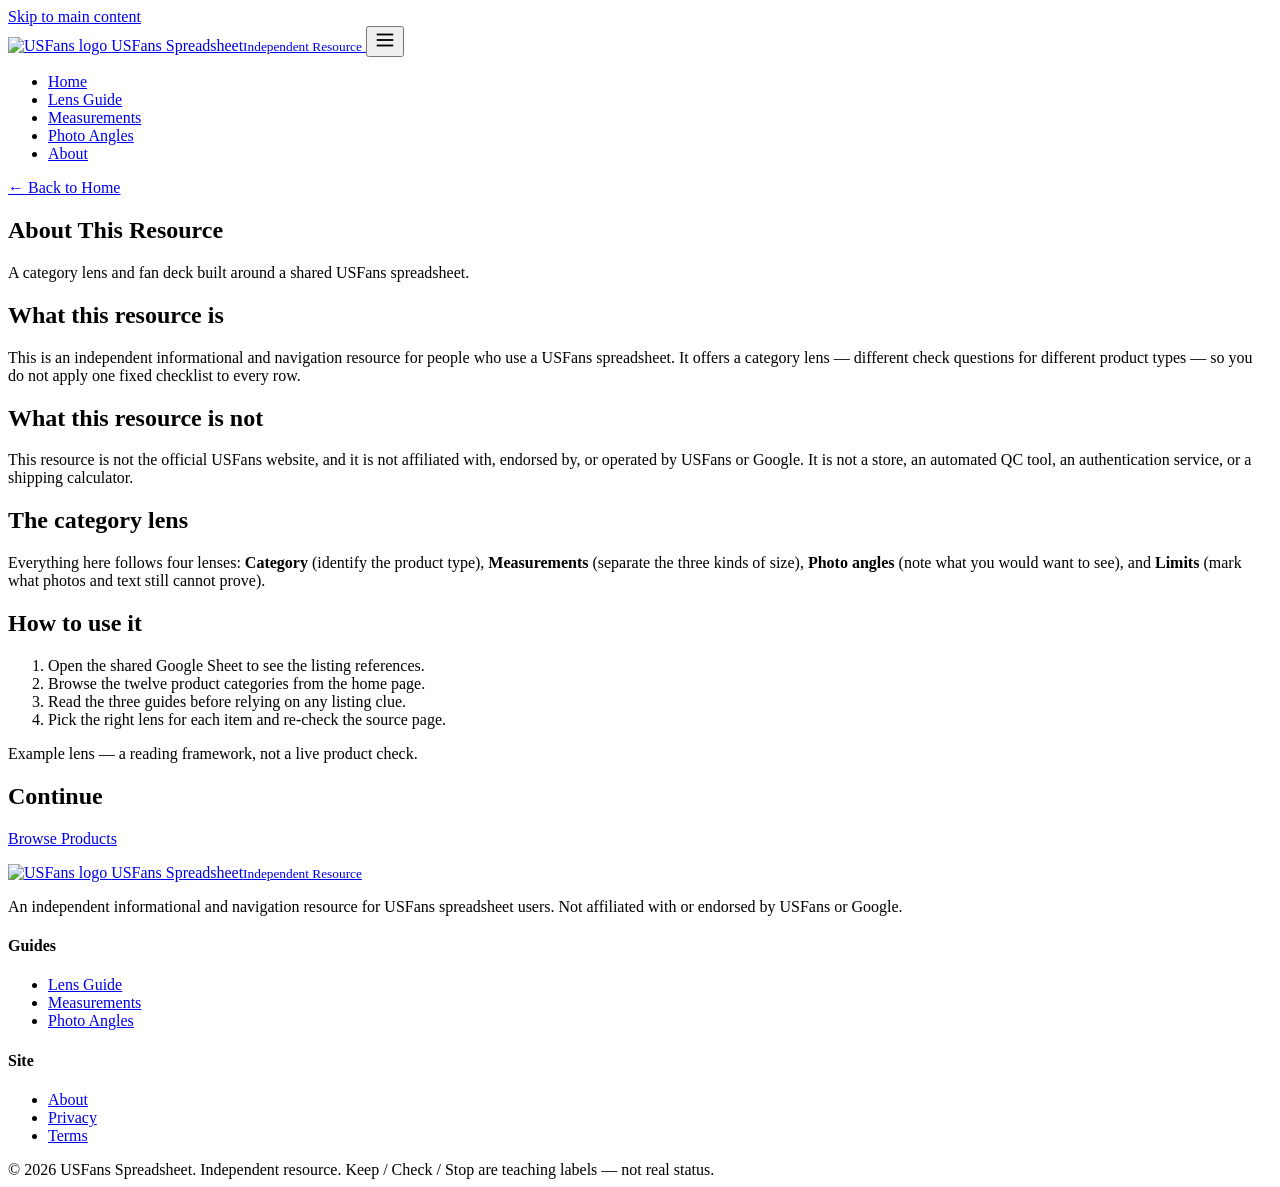
==== about/index.html @ 0db343fc "Add about/index.html" ====
<!DOCTYPE html>
<html lang="en">
<head>
  <meta charset="UTF-8">
  <meta name="viewport" content="width=device-width, initial-scale=1.0">
  <title>About | USFans Spreadsheet</title>
  <meta name="description" content="About this independent USFans spreadsheet resource: a category lens and fan deck, not an official USFans service.">
  <link rel="canonical" href="https://repglide.github.io/usfans-spreadsheet/about/">
  <link rel="icon" type="image/png" href="../assets/images/favicon.png">
  <link rel="stylesheet" href="../assets/css/styles.css">
  <meta name="robots" content="index, follow">
</head>
<body>
  <a href="#main-content" class="skip-link">Skip to main content</a>

  <header class="site-header">
    <div class="container header-inner">
      <a href="../index.html" class="brand" aria-label="USFans Spreadsheet Home">
        <img src="../assets/images/logo.png" alt="USFans logo" width="34" height="34">
        <span class="brand-name">USFans Spreadsheet<small>Independent Resource</small></span>
      </a>
      <button class="mobile-nav-toggle" aria-expanded="false" aria-label="Toggle navigation menu">
        <svg viewBox="0 0 24 24" fill="none" stroke="currentColor" stroke-width="2" width="22" height="22"><line x1="3" y1="6" x2="21" y2="6"></line><line x1="3" y1="12" x2="21" y2="12"></line><line x1="3" y1="18" x2="21" y2="18"></line></svg>
      </button>
      <nav class="main-nav" aria-label="Primary Navigation">
        <ul>
          <li><a href="../index.html">Home</a></li>
          <li><a href="../category-lens-guide/">Lens Guide</a></li>
          <li><a href="../measurement-note-guide/">Measurements</a></li>
          <li><a href="../photo-angle-guide/">Photo Angles</a></li>
          <li><a href="../about/" class="active">About</a></li>
        </ul>
      </nav>
    </div>
  </header>

  <main id="main-content">
    <section class="page-hero">
      <div class="container">
        <a class="back-link" href="../index.html">← Back to Home</a>
        <h1>About This Resource</h1>
        <p>A category lens and fan deck built around a shared USFans spreadsheet.</p>
      </div>
    </section>

    <div class="article-body">
      <h2>What this resource is</h2>
      <p>This is an independent informational and navigation resource for people who use a USFans spreadsheet. It offers a category lens — different check questions for different product types — so you do not apply one fixed checklist to every row.</p>

      <h2>What this resource is not</h2>
      <p>This resource is not the official USFans website, and it is not affiliated with, endorsed by, or operated by USFans or Google. It is not a store, an automated QC tool, an authentication service, or a shipping calculator.</p>

      <h2>The category lens</h2>
      <p>Everything here follows four lenses: <strong>Category</strong> (identify the product type), <strong>Measurements</strong> (separate the three kinds of size), <strong>Photo angles</strong> (note what you would want to see), and <strong>Limits</strong> (mark what photos and text still cannot prove).</p>

      <h2>How to use it</h2>
      <ol>
        <li>Open the shared Google Sheet to see the listing references.</li>
        <li>Browse the twelve product categories from the home page.</li>
        <li>Read the three guides before relying on any listing clue.</li>
        <li>Pick the right lens for each item and re-check the source page.</li>
      </ol>

      <p class="example-flag">Example lens — a reading framework, not a live product check.</p>

      <h2>Continue</h2>
      <p><a href="https://repglide.com/?agent=usfans" class="btn btn-primary" target="_blank" rel="noopener">Browse Products</a></p>
    </div>
  </main>

  <footer class="site-footer">
    <div class="container">
      <div class="footer-grid">
        <div class="footer-brand">
          <a href="../index.html" class="brand" aria-label="USFans Spreadsheet Home">
            <img src="../assets/images/logo.png" alt="USFans logo" width="30" height="30">
            <span class="brand-name">USFans Spreadsheet<small>Independent Resource</small></span>
          </a>
          <p>An independent informational and navigation resource for USFans spreadsheet users. Not affiliated with or endorsed by USFans or Google.</p>
        </div>
        <div class="footer-col">
          <h4>Guides</h4>
          <ul>
            <li><a href="../category-lens-guide/">Lens Guide</a></li>
            <li><a href="../measurement-note-guide/">Measurements</a></li>
            <li><a href="../photo-angle-guide/">Photo Angles</a></li>
          </ul>
        </div>
        <div class="footer-col">
          <h4>Site</h4>
          <ul>
            <li><a href="../about/">About</a></li>
            <li><a href="../privacy/">Privacy</a></li>
            <li><a href="../terms/">Terms</a></li>
          </ul>
        </div>
      </div>
      <div class="footer-bottom">
        <span>&copy; <span id="year">2026</span> USFans Spreadsheet. Independent resource.</span>
        <span>Keep / Check / Stop are teaching labels — not real status.</span>
      </div>
    </div>
  </footer>

  <script src="../assets/js/main.js"></script>
</body>
</html>
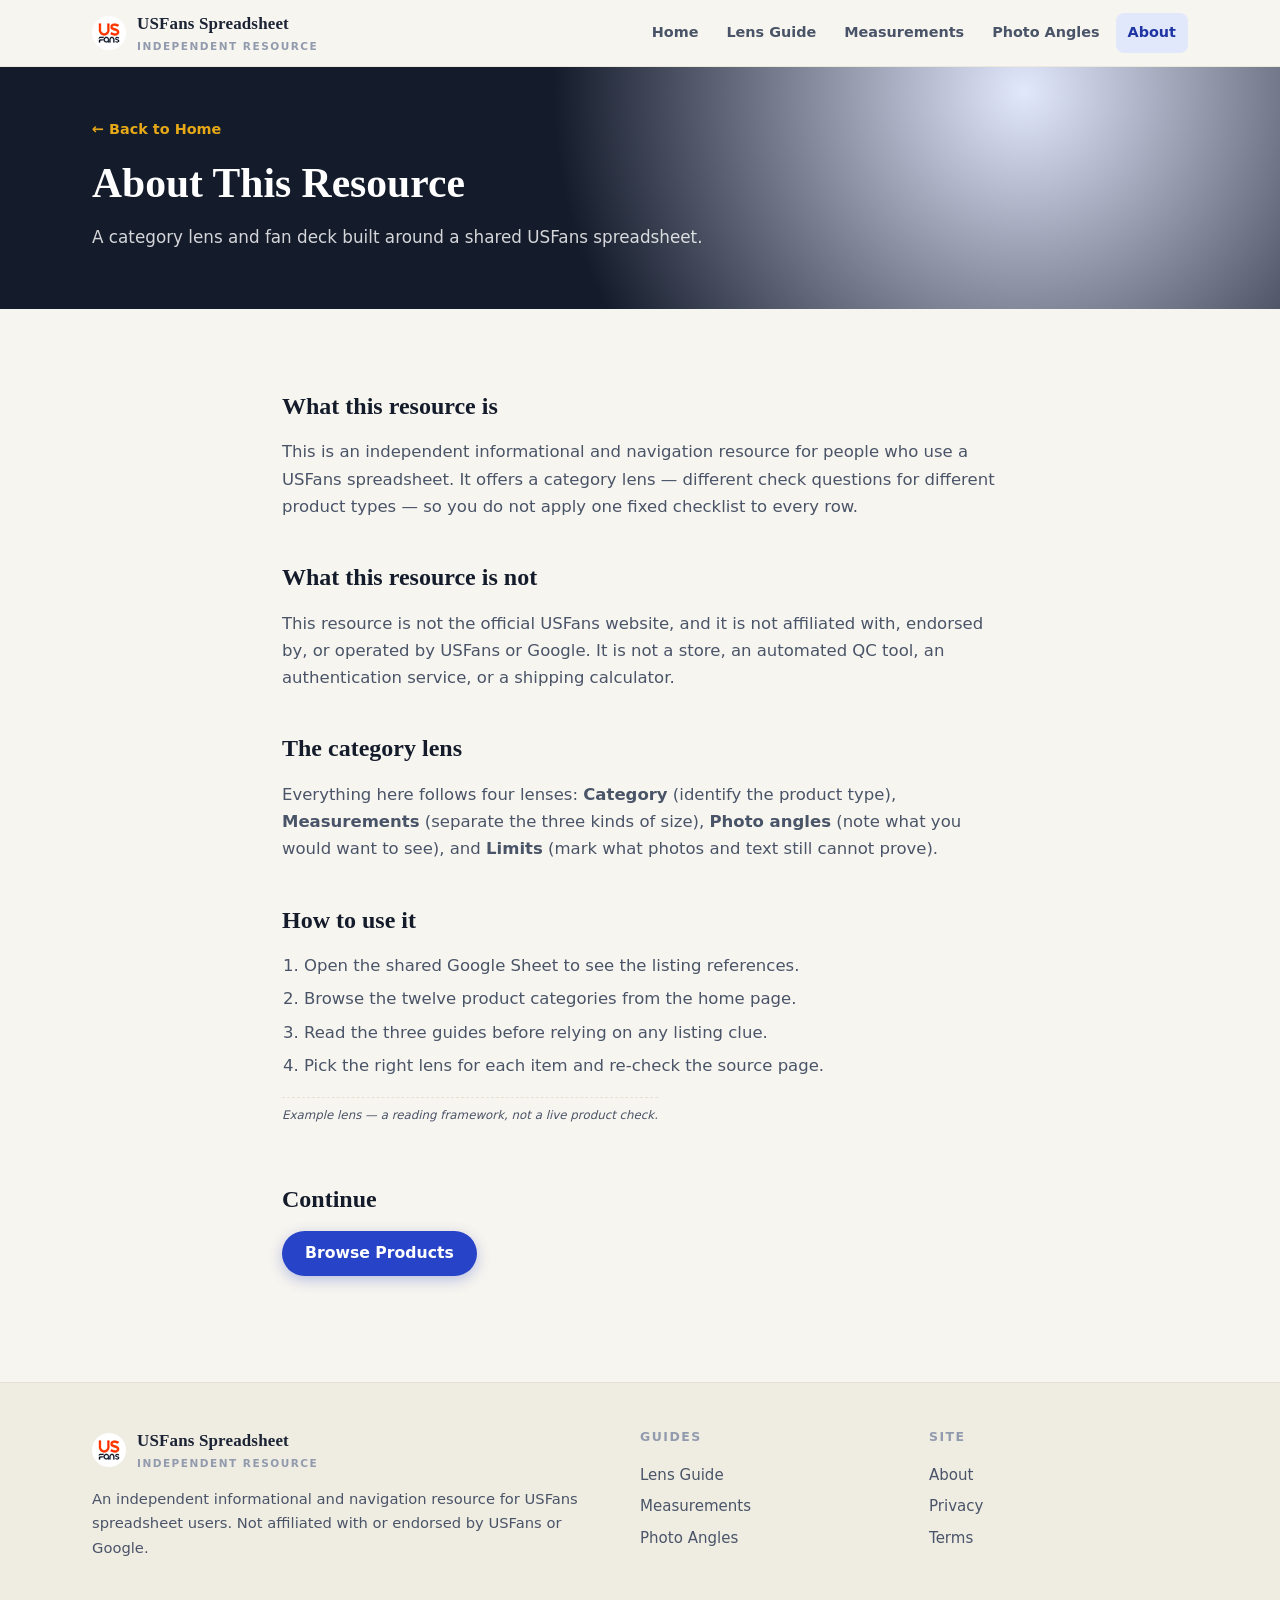
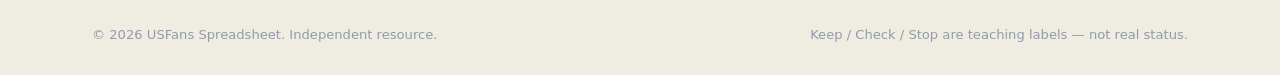
==== commit c5d41568: "Set nofollow noopener on repglide links" ====
--- a/about/index.html
+++ b/about/index.html
@@ -64,7 +64,7 @@
       <p class="example-flag">Example lens — a reading framework, not a live product check.</p>
 
       <h2>Continue</h2>
-      <p><a href="https://repglide.com/?agent=usfans" class="btn btn-primary" target="_blank" rel="noopener">Browse Products</a></p>
+      <p><a href="https://repglide.com/?agent=usfans" class="btn btn-primary" target="_blank" rel="nofollow noopener">Browse Products</a></p>
     </div>
   </main>
 
--- a/assets/css/styles.css
+++ b/assets/css/styles.css
@@ -0,0 +1,286 @@
+/* ==========================================================================
+   USFans Spreadsheet — Category Lens / Fan Deck theme
+   Soft bone white · ink black-blue · royal cobalt · sunflower · cherry · seafoam · sky
+   ========================================================================== */
+
+:root {
+  /* palette */
+  --bone:        #F7F5EF;
+  --bone-2:      #EFECE2;
+  --bone-3:      #E7E2D4;
+  --ink:         #1B2334;
+  --ink-2:       #141B2B;
+  --ink-soft:    #4A5468;
+  --ink-faint:   #929BAE;
+  --cobalt:      #2743C7;
+  --cobalt-d:    #1E35A3;
+  --cobalt-s:    #E2E8FB;
+  --sun:         #E6A817;
+  --sun-s:       #FBF0CE;
+  --cherry:      #E0445A;
+  --cherry-s:    #FBE0E4;
+  --seafoam:     #2FA68C;
+  --seafoam-s:   #DFF3EC;
+  --sky:         #4FA3E3;
+  --sky-s:       #DFEFFB;
+  --line:        #E4E0D4;
+  --line-soft:   #ECE8DD;
+
+  /* typography */
+  --serif: Georgia, 'Times New Roman', Times, serif;
+  --sans: system-ui, -apple-system, 'Segoe UI', Roboto, Helvetica, Arial, sans-serif;
+  --mono: ui-monospace, SFMono-Regular, 'SF Mono', Menlo, Consolas, monospace;
+
+  /* geometry */
+  --radius: 14px;
+  --radius-sm: 8px;
+  --container: 1140px;
+  --shadow-sm: 0 1px 2px rgba(27, 35, 52, 0.05), 0 2px 8px rgba(27, 35, 52, 0.06);
+  --shadow-md: 0 4px 14px rgba(27, 35, 52, 0.10), 0 12px 32px rgba(27, 35, 52, 0.08);
+}
+
+* { box-sizing: border-box; }
+html { scroll-behavior: smooth; -webkit-text-size-adjust: 100%; }
+
+body {
+  margin: 0;
+  font-family: var(--sans);
+  font-size: 16.5px;
+  line-height: 1.65;
+  color: var(--ink);
+  background: var(--bone);
+  -webkit-font-smoothing: antialiased;
+  text-rendering: optimizeLegibility;
+}
+
+/* ---------- accessibility ---------- */
+.skip-link { position: absolute; left: -9999px; top: 0; background: var(--ink); color: #fff; padding: 10px 16px; z-index: 200; border-radius: 0 0 var(--radius-sm) 0; }
+.skip-link:focus { left: 0; }
+:focus-visible { outline: 3px solid var(--cobalt); outline-offset: 2px; border-radius: 3px; }
+.visually-hidden { position: absolute !important; width: 1px; height: 1px; margin: -1px; padding: 0; border: 0; overflow: hidden; clip: rect(0 0 0 0); white-space: nowrap; }
+
+/* ---------- layout ---------- */
+.container { max-width: var(--container); margin: 0 auto; padding: 0 22px; }
+
+/* ---------- header ---------- */
+.site-header { position: sticky; top: 0; z-index: 100; background: rgba(247, 245, 239, 0.92); backdrop-filter: saturate(140%) blur(8px); border-bottom: 1px solid var(--line-soft); }
+.header-inner { display: flex; align-items: center; gap: 20px; height: 66px; }
+.brand { display: flex; align-items: center; gap: 11px; text-decoration: none; color: var(--ink); }
+.brand img { width: 34px; height: 34px; display: block; border-radius: 7px; }
+.brand-name { font-family: var(--serif); font-weight: 700; font-size: 1.06rem; letter-spacing: 0.01em; }
+.brand-name small { display: block; font-family: var(--sans); font-weight: 600; font-size: 0.66rem; color: var(--ink-faint); letter-spacing: 0.14em; text-transform: uppercase; }
+
+.main-nav { margin-left: auto; }
+.main-nav ul { display: flex; align-items: center; gap: 4px; list-style: none; margin: 0; padding: 0; }
+.main-nav a { display: block; padding: 8px 12px; text-decoration: none; color: var(--ink-soft); font-weight: 600; font-size: 0.9rem; border-radius: var(--radius-sm); }
+.main-nav a:hover { background: var(--bone-2); color: var(--ink); }
+.main-nav a.active { color: var(--cobalt-d); background: var(--cobalt-s); }
+
+.mobile-nav-toggle { display: none; margin-left: auto; width: 44px; height: 44px; border: 1px solid var(--line); background: #fff; border-radius: var(--radius-sm); cursor: pointer; color: var(--ink); }
+.mobile-nav-toggle svg { display: block; margin: 0 auto; }
+
+@media (max-width: 860px) {
+  .main-nav { display: none; }
+  .mobile-nav-toggle { display: block; }
+  .main-nav.open { display: block; position: absolute; left: 0; right: 0; top: 66px; background: #fff; border-bottom: 1px solid var(--line); box-shadow: var(--shadow-md); }
+  .main-nav.open ul { flex-direction: column; align-items: stretch; gap: 2px; padding: 8px; }
+  .main-nav.open a { padding: 12px 14px; }
+}
+
+/* ---------- buttons ---------- */
+.btn { display: inline-flex; align-items: center; justify-content: center; gap: 8px; padding: 12px 22px; border-radius: 999px; text-decoration: none; font-weight: 700; font-size: 0.98rem; line-height: 1.2; border: 1.5px solid transparent; transition: transform 0.12s ease, box-shadow 0.12s ease, background 0.12s ease; }
+.btn:active { transform: translateY(1px); }
+.btn-primary { background: var(--cobalt); color: #fff; box-shadow: 0 4px 14px rgba(39, 67, 199, 0.30); }
+.btn-primary:hover { background: var(--cobalt-d); box-shadow: 0 6px 18px rgba(39, 67, 199, 0.38); }
+.btn-secondary { background: #fff; color: var(--ink); border-color: var(--line); box-shadow: var(--shadow-sm); }
+.btn-secondary:hover { border-color: var(--ink-soft); background: #fff; }
+.btn-sm { padding: 9px 16px; font-size: 0.88rem; }
+
+/* ---------- hero ---------- */
+.hero-section { padding: 56px 0 44px; position: relative; overflow: hidden; background: radial-gradient(circle at 85% 8%, var(--cobalt-s) 0, transparent 42%), radial-gradient(circle at 6% 92%, var(--sun-s) 0, transparent 40%); }
+.hero-grid { display: grid; grid-template-columns: 1.05fr 0.95fr; gap: 44px; align-items: center; }
+.hero-badge { display: inline-block; padding: 5px 13px; border-radius: 999px; background: var(--sun-s); color: #8A6A00; font-weight: 700; font-size: 0.76rem; letter-spacing: 0.08em; text-transform: uppercase; }
+.hero-title { font-family: var(--serif); font-size: clamp(2.05rem, 4.6vw, 3.1rem); line-height: 1.12; color: var(--ink-2); margin: 18px 0 16px; font-weight: 700; }
+.hero-title em { font-style: normal; color: var(--cobalt-d); }
+.hero-description { font-size: 1.08rem; color: var(--ink-soft); max-width: 34em; margin: 0 0 26px; }
+.hero-actions { display: flex; flex-wrap: wrap; gap: 12px; }
+
+/* hero fan deck + lens visual */
+.hero-visual { position: relative; height: 250px; display: flex; align-items: center; justify-content: center; }
+.fan { position: relative; width: 250px; height: 210px; }
+.fan-card {
+  position: absolute; left: 50%; bottom: 6px; width: 62px; height: 170px;
+  border-radius: 6px; transform-origin: 50% 100%;
+  transform: translateX(-50%) rotate(var(--rot));
+  box-shadow: var(--shadow-sm); border: 1px solid rgba(27,35,52,0.08);
+}
+.fan-card.f1 { --rot: -34deg; background: var(--cobalt); }
+.fan-card.f2 { --rot: -21deg; background: var(--sun); }
+.fan-card.f3 { --rot: -8deg; background: var(--cherry); }
+.fan-card.f4 { --rot: 5deg; background: var(--seafoam); }
+.fan-card.f5 { --rot: 18deg; background: var(--sky); }
+.fan-card.f6 { --rot: 31deg; background: var(--bone-3); }
+.lens { position: absolute; left: 50%; top: 38%; transform: translate(-50%, -50%); width: 128px; height: 128px; }
+.lens .ring { position: absolute; inset: 0; border-radius: 50%; }
+.lens .ring.r1 { border: 2px solid var(--ink-2); background: rgba(255,255,255,0.55); }
+.lens .ring.r2 { inset: 18px; border: 1.5px solid var(--cobalt); }
+.lens .ring.r3 { inset: 40px; background: rgba(39,67,199,0.18); border: 1px dashed var(--ink-faint); }
+@media (max-width: 860px) {
+  .hero-grid { grid-template-columns: 1fr; gap: 26px; }
+  .hero-section { padding-top: 34px; }
+}
+
+/* ---------- section scaffolding ---------- */
+.section { padding: 46px 0; }
+.section-alt { background: var(--bone-2); }
+.section-header { max-width: 680px; margin: 0 auto 34px; text-align: center; }
+.eyebrow { display: inline-block; font-size: 0.76rem; font-weight: 700; letter-spacing: 0.14em; text-transform: uppercase; color: var(--cobalt-d); }
+.section-title { font-family: var(--serif); font-size: clamp(1.6rem, 3.4vw, 2.15rem); color: var(--ink-2); margin: 10px 0 12px; line-height: 1.2; }
+.section-lead { color: var(--ink-soft); font-size: 1.02rem; margin: 0; }
+
+/* ---------- category grid (lens cards) ---------- */
+.categories-section { padding-top: 10px; }
+.cat-grid { display: grid; grid-template-columns: repeat(4, 1fr); gap: 14px; }
+.cat-card {
+  position: relative; display: flex; flex-direction: column; gap: 9px;
+  background: #fff; border: 1px solid var(--line); border-radius: var(--radius);
+  padding: 15px 16px 14px; text-decoration: none; color: var(--ink);
+  box-shadow: var(--shadow-sm); transition: transform 0.14s ease, box-shadow 0.14s ease, border-color 0.14s ease;
+}
+.cat-card:hover { transform: translateY(-3px); box-shadow: var(--shadow-md); border-color: var(--cobalt); }
+.cat-top { display: flex; align-items: flex-start; justify-content: space-between; }
+.cat-swatch { width: 30px; height: 14px; border-radius: 3px; }
+.cat-card:nth-child(4n+1) .cat-swatch { background: var(--sun); }
+.cat-card:nth-child(4n+2) .cat-swatch { background: var(--cherry); }
+.cat-card:nth-child(4n+3) .cat-swatch { background: var(--seafoam); }
+.cat-card:nth-child(4n+4) .cat-swatch { background: var(--sky); }
+.cat-deck { font-family: var(--serif); font-size: 1.6rem; font-weight: 800; color: var(--ink-2); line-height: 1; }
+.cat-icon { width: 28px; height: 28px; color: var(--cobalt-d); }
+.cat-icon svg { width: 100%; height: 100%; }
+.cat-name { font-weight: 700; color: var(--ink-2); font-size: 0.97rem; line-height: 1.3; }
+.cat-card .cat-arrow { margin-top: auto; font-size: 0.8rem; font-weight: 700; color: var(--cobalt-d); }
+.cat-card::after { content: ""; position: absolute; top: 8px; right: 8px; width: 9px; height: 9px; border-top: 2px solid var(--ink-faint); border-right: 2px solid var(--ink-faint); opacity: 0.5; }
+
+@media (max-width: 900px) {
+  .cat-grid { grid-template-columns: repeat(2, 1fr); gap: 12px; }
+  .cat-card { padding: 13px 13px 12px; }
+}
+
+/* ---------- category lens deck (4 lenses) ---------- */
+.lens-grid { display: grid; grid-template-columns: repeat(4, 1fr); gap: 14px; max-width: 1000px; margin: 0 auto; }
+.lens-card { position: relative; background: #fff; border: 1px solid var(--line); border-radius: var(--radius); padding: 20px 18px 16px; box-shadow: var(--shadow-sm); }
+.lens-card::before { content: ""; position: absolute; inset: 6px; border: 1px dashed var(--line); border-radius: 9px; pointer-events: none; }
+.lens-card .lens-head { display: flex; align-items: center; gap: 8px; margin-bottom: 10px; position: relative; }
+.lens-ring { flex: none; width: 26px; height: 26px; border-radius: 50%; border: 2px solid var(--cobalt); display: grid; place-items: center; font-family: var(--mono); font-size: 0.7rem; font-weight: 800; color: var(--cobalt-d); }
+.lens-card h3 { margin: 0; font-size: 1rem; color: var(--ink-2); }
+.lens-card p { margin: 0; color: var(--ink-soft); font-size: 0.88rem; line-height: 1.5; position: relative; }
+@media (max-width: 860px) { .lens-grid { grid-template-columns: 1fr 1fr; } }
+@media (max-width: 560px) { .lens-grid { grid-template-columns: 1fr; } }
+
+/* ---------- signatures ---------- */
+.aperture-ring { display: inline-flex; align-items: center; justify-content: center; width: 40px; height: 40px; border-radius: 50%; border: 2px solid var(--cobalt); position: relative; flex: none; }
+.aperture-ring::after { content: ""; position: absolute; inset: 8px; border-radius: 50%; border: 1.5px dashed var(--ink-faint); }
+.focus-frame { position: relative; padding: 4px; }
+.focus-frame::before, .focus-frame::after { content: ""; position: absolute; width: 12px; height: 12px; }
+.focus-frame::before { top: 0; left: 0; border-top: 2px solid var(--cobalt); border-left: 2px solid var(--cobalt); }
+.focus-frame::after { bottom: 0; right: 0; border-bottom: 2px solid var(--cobalt); border-right: 2px solid var(--cobalt); }
+
+.observe-tag { display: inline-block; font-family: var(--mono); font-size: 0.66rem; font-weight: 700; letter-spacing: 0.06em; text-transform: uppercase; padding: 3px 8px; border-radius: 5px; background: var(--seafoam-s); color: #17594A; }
+.method-tag { display: inline-block; font-family: var(--mono); font-size: 0.66rem; font-weight: 700; letter-spacing: 0.06em; text-transform: uppercase; padding: 3px 8px; border-radius: 5px; background: var(--cobalt-s); color: var(--cobalt-d); }
+.stop-tag { display: inline-block; font-family: var(--mono); font-size: 0.66rem; font-weight: 700; letter-spacing: 0.06em; text-transform: uppercase; padding: 3px 8px; border-radius: 5px; background: var(--cherry-s); color: var(--cherry); }
+.hl { background: var(--sun-s); padding: 0 2px; border-radius: 2px; box-decoration-break: clone; }
+
+.open-note { display: inline-flex; align-items: center; gap: 9px; padding: 10px 14px; border: 1px dashed var(--cherry); border-radius: var(--radius-sm); background: var(--cherry-s); color: #8A2230; font-weight: 600; font-size: 0.92rem; margin: 10px 0; }
+.open-note .qmark { flex: none; width: 24px; height: 24px; border-radius: 50%; background: var(--cherry); color: #fff; display: grid; place-items: center; font-weight: 800; }
+
+.example-flag { display: inline-block; margin-top: 14px; font-size: 0.74rem; color: var(--ink-faint); font-style: italic; border-top: 1px dashed var(--line); padding-top: 8px; }
+
+/* ---------- measurement / photo sections ---------- */
+.duo-grid { display: grid; grid-template-columns: 1fr 1fr; gap: 14px; }
+.duo-col { background: #fff; border: 1px solid var(--line); border-radius: var(--radius); padding: 20px 22px; }
+.duo-col h3 { margin: 0 0 10px; font-size: 1.02rem; display: flex; align-items: center; gap: 9px; color: var(--ink-2); }
+.duo-col ul { margin: 0; padding-left: 18px; color: var(--ink-soft); font-size: 0.94rem; }
+.duo-col ul li { margin: 6px 0; }
+.duo-col .mark { flex: none; width: 22px; height: 22px; border-radius: 5px; display: grid; place-items: center; font-size: 0.78rem; color: #fff; font-family: var(--mono); }
+.duo-col.is-a .mark { background: var(--seafoam); color: #fff; }
+.duo-col.is-b .mark { background: var(--cherry); }
+@media (max-width: 720px) { .duo-grid { grid-template-columns: 1fr; } }
+
+/* ---------- keep / check / stop ---------- */
+.kcs-list { list-style: none; margin: 0; padding: 0; max-width: 760px; margin-inline: auto; }
+.kcs-list li { display: flex; gap: 14px; align-items: flex-start; padding: 14px 16px; margin: 10px 0; background: #fff; border: 1px solid var(--line); border-radius: var(--radius); box-shadow: var(--shadow-sm); }
+.kcs-list .kcs-tag { flex: none; font-family: var(--mono); font-size: 0.68rem; font-weight: 800; letter-spacing: 0.06em; text-transform: uppercase; padding: 5px 9px; border-radius: 6px; color: #fff; min-width: 56px; text-align: center; }
+.kcs-list li.k .kcs-tag { background: var(--seafoam); }
+.kcs-list li.c .kcs-tag { background: var(--cobalt); }
+.kcs-list li.s .kcs-tag { background: var(--cherry); }
+.kcs-list p { margin: 0; color: var(--ink-soft); font-size: 0.96rem; }
+.kcs-list strong { color: var(--ink-2); }
+
+/* ---------- guide entry cards ---------- */
+.guide-grid { display: grid; grid-template-columns: repeat(3, 1fr); gap: 16px; }
+.guide-card { display: flex; flex-direction: column; background: #fff; border: 1px solid var(--line); border-radius: var(--radius); padding: 24px 22px; text-decoration: none; color: var(--ink); box-shadow: var(--shadow-sm); transition: transform 0.14s ease, box-shadow 0.14s ease; }
+.guide-card:hover { transform: translateY(-3px); box-shadow: var(--shadow-md); }
+.guide-card .guide-num { font-family: var(--mono); font-size: 0.78rem; color: var(--cherry); letter-spacing: 0.1em; }
+.guide-card h3 { font-family: var(--serif); font-size: 1.24rem; color: var(--ink-2); margin: 8px 0 10px; }
+.guide-card p { color: var(--ink-soft); font-size: 0.95rem; margin: 0 0 16px; }
+.guide-card .guide-cta { margin-top: auto; font-weight: 700; color: var(--cobalt-d); font-size: 0.9rem; }
+@media (max-width: 900px) { .guide-grid { grid-template-columns: 1fr; } }
+
+/* ---------- FAQ ---------- */
+.faq-list { max-width: 760px; margin: 0 auto; }
+details.faq-item { background: #fff; border: 1px solid var(--line); border-radius: var(--radius); margin: 10px 0; box-shadow: var(--shadow-sm); overflow: hidden; }
+details.faq-item summary { cursor: pointer; list-style: none; padding: 16px 20px; font-weight: 700; color: var(--ink-2); display: flex; align-items: center; justify-content: space-between; gap: 14px; }
+details.faq-item summary::-webkit-details-marker { display: none; }
+details.faq-item summary::after { content: "+"; font-size: 1.5rem; font-weight: 400; color: var(--cobalt-d); line-height: 1; }
+details.faq-item[open] summary::after { content: "–"; }
+.faq-item .faq-body { padding: 0 20px 18px; color: var(--ink-soft); font-size: 0.96rem; }
+.faq-item .faq-body p { margin: 0 0 10px; }
+
+/* ---------- final CTA ---------- */
+.final-cta { background: var(--ink-2); color: #fff; border-radius: 20px; padding: 44px 40px; text-align: center; position: relative; overflow: hidden; }
+.final-cta::before { content: ""; position: absolute; inset: 0; opacity: 0.35; background: radial-gradient(circle at 15% 20%, var(--cobalt) 0, transparent 40%), radial-gradient(circle at 85% 80%, var(--sun) 0, transparent 40%); }
+.final-cta h2 { font-family: var(--serif); font-size: clamp(1.5rem, 3.2vw, 2.1rem); margin: 0 0 12px; position: relative; }
+.final-cta p { color: rgba(255,255,255,0.82); max-width: 30em; margin: 0 auto 24px; position: relative; }
+.final-cta .btn-primary { position: relative; }
+
+/* ---------- footer ---------- */
+.site-footer { border-top: 1px solid var(--line); background: var(--bone-2); padding: 44px 0 30px; margin-top: 30px; }
+.footer-grid { display: grid; grid-template-columns: 2fr 1fr 1fr; gap: 30px; }
+.footer-brand p { color: var(--ink-soft); font-size: 0.92rem; max-width: 34em; }
+.footer-col h4 { font-size: 0.78rem; letter-spacing: 0.12em; text-transform: uppercase; color: var(--ink-faint); margin: 0 0 12px; }
+.footer-col ul { list-style: none; margin: 0; padding: 0; }
+.footer-col a { color: var(--ink-soft); text-decoration: none; font-size: 0.94rem; line-height: 2.1; }
+.footer-col a:hover { color: var(--cobalt-d); }
+.footer-bottom { margin-top: 28px; padding-top: 20px; border-top: 1px solid var(--line-soft); font-size: 0.82rem; color: var(--ink-faint); display: flex; flex-wrap: wrap; gap: 8px 20px; justify-content: space-between; }
+@media (max-width: 720px) { .footer-grid { grid-template-columns: 1fr; } }
+
+/* ---------- article / guide pages ---------- */
+.page-hero { background: radial-gradient(circle at 80% 10%, var(--cobalt-s) 0, transparent 45%), var(--ink-2); color: #fff; padding: 48px 0 40px; position: relative; overflow: hidden; }
+.page-hero .container { position: relative; }
+.page-hero h1 { font-family: var(--serif); font-size: clamp(1.8rem, 4vw, 2.6rem); margin: 12px 0 12px; line-height: 1.15; color: #fff; }
+.page-hero p { color: rgba(255,255,255,0.82); max-width: 40em; font-size: 1.05rem; }
+
+.article-body { max-width: 760px; margin: 0 auto; padding: 40px 22px 60px; }
+.article-body h2 { font-family: var(--serif); font-size: 1.5rem; color: var(--ink-2); margin: 38px 0 12px; }
+.article-body h3 { font-size: 1.12rem; color: var(--ink-2); margin: 26px 0 8px; }
+.article-body p { color: var(--ink-soft); margin: 0 0 16px; }
+.article-body ul, .article-body ol { color: var(--ink-soft); margin: 0 0 18px; padding-left: 22px; }
+.article-body li { margin: 6px 0; }
+.article-body blockquote { margin: 22px 0; padding: 16px 20px; background: var(--bone-2); border-left: 4px solid var(--cobalt); border-radius: 0 var(--radius-sm) var(--radius-sm) 0; color: var(--ink-soft); font-family: var(--serif); font-size: 1.06rem; }
+
+.back-link { display: inline-flex; align-items: center; gap: 6px; color: var(--sun); font-weight: 700; text-decoration: none; font-size: 0.9rem; margin-bottom: 6px; }
+.back-link:hover { text-decoration: underline; }
+
+/* legal pages */
+.legal-body { max-width: 720px; margin: 0 auto; padding: 40px 22px 60px; }
+.legal-body h1 { font-family: var(--serif); color: var(--ink-2); font-size: 2rem; margin: 0 0 6px; }
+.legal-body .legal-date { color: var(--ink-faint); font-size: 0.85rem; margin-bottom: 24px; }
+.legal-body h2 { font-family: var(--serif); font-size: 1.25rem; color: var(--ink-2); margin: 28px 0 8px; }
+.legal-body p, .legal-body li { color: var(--ink-soft); }
+.legal-body ul { padding-left: 22px; }
+
+/* 404 */
+.notfound { text-align: center; padding: 70px 22px 80px; }
+.notfound .big { font-family: var(--serif); font-size: clamp(4rem, 14vw, 7rem); color: var(--ink-2); margin: 0; line-height: 1; }
+.notfound h1 { font-family: var(--serif); color: var(--ink-2); margin: 8px 0 12px; }
+.notfound p { color: var(--ink-soft); max-width: 30em; margin: 0 auto 24px; }
